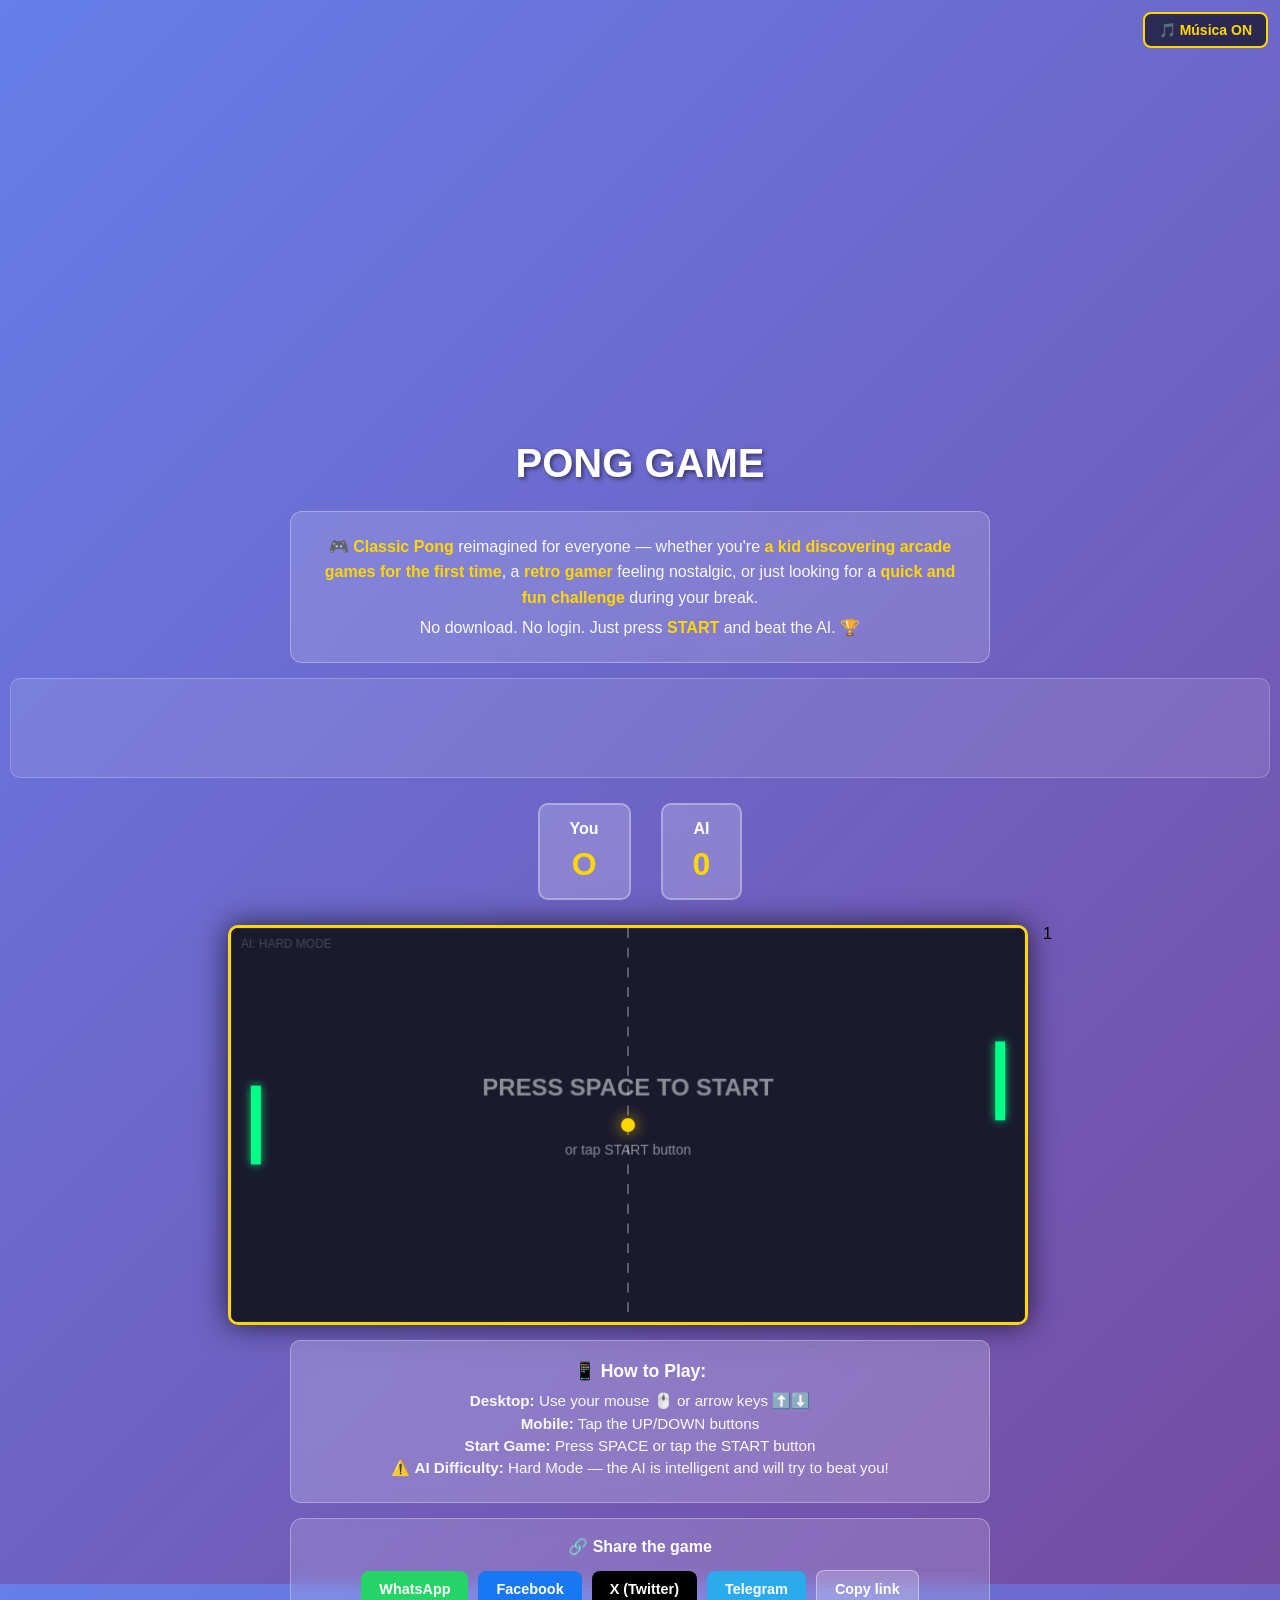
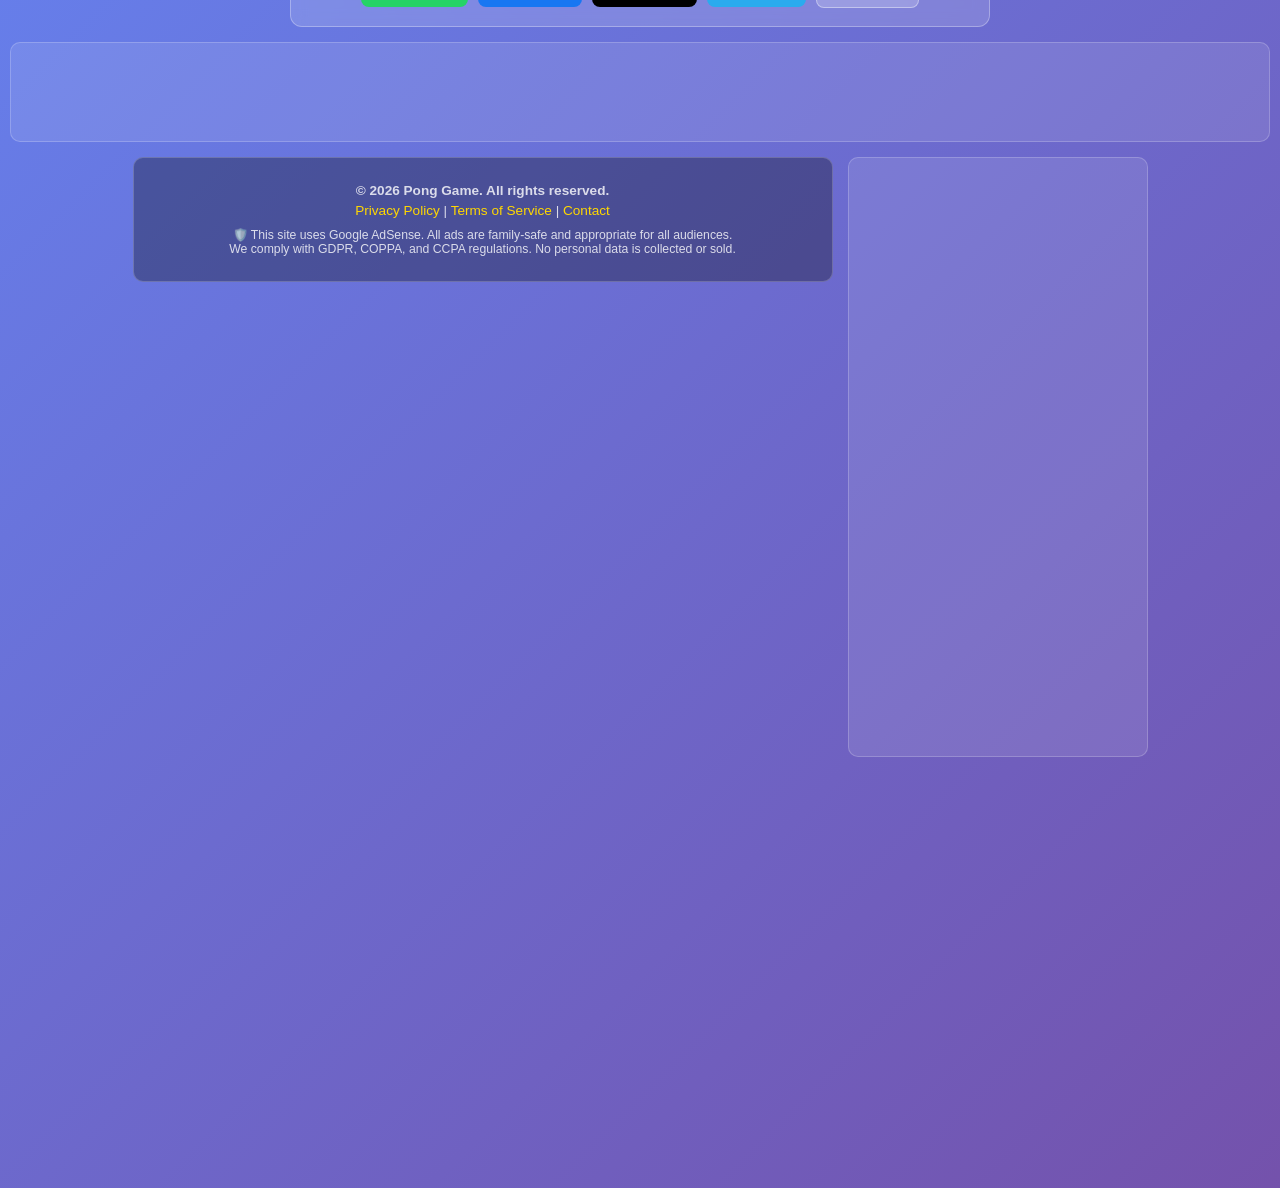
==== index.html @ 4b660b79 "Add files via upload" ====
<!DOCTYPE html>
<html lang="en">
<head>
    <meta charset="UTF-8">
    <meta name="viewport" content="width=device-width, initial-scale=1.0">

    <!-- ═══ SEO BÁSICO ═══════════════════════════════════════════════════ -->
    <title>Pong Game - Play Free Online \ Classic Arcade Game</title>
    <meta name="description" content="Play the classic Pong arcade game for free online. Challenge an intelligent AI in this timeless 2-player style game. Works on mobile and desktop — no download needed!">
    <meta name="keywords" content="pong game, play pong online, free arcade game, classic pong, online pong, browser game, retro game">
    <meta name="author" content="Pong Game">
    <meta name="robots" content="index, follow">
    <link rel="canonical" href="https://yoursite.com/">

    <!-- ═══ OPEN GRAPH (Facebook, LinkedIn, etc.) ═══════════════════════ -->
    <meta property="og:title" content="Pong Game - Play Free Online">
    <meta property="og:description" content="Play the classic Pong arcade game for free online. Challenge an intelligent AI in this timeless 2-player style game. Works on mobile and desktop — no download needed!">
    <meta property="og:image" content="https://yoursite.com/og-image.png">
    <meta property="og:url" content="https://yoursite.com/">
    <meta property="og:type" content="website">

    <!-- ═══ TWITTER CARD ════════════════════════════════════════════════ -->
    <meta name="twitter:card" content="summary_large_image">
    <meta name="twitter:title" content="Pong Game - Play Free Online">
    <meta name="twitter:description" content="Challenge an intelligent AI in the classic Pong game. Free, instant play — no download, no login!">
    <meta name="twitter:image" content="https://yoursite.com/og-image.png">

    <!-- ═══ SCHEMA.ORG (rich results no Google) ═════════════════════════ -->
    <script type="application/ld+json">
    {
      "@context": "https://schema.org",
      "@type": "VideoGame",
      "name": "Pong Game",
      "description": "Play the classic Pong arcade game for free online. Challenge an intelligent AI — no download or login required.",
      "url": "https://yoursite.com/",
      "genre": "Arcade",
      "gamePlatform": "Web Browser",
      "operatingSystem": "Any",
      "applicationCategory": "Game",
      "offers": {
        "@type": "Offer",
        "price": "0",
        "priceCurrency": "USD"
      }
    }
    </script>

    <!-- ═══ GOOGLE TAG MANAGER ══════════════════════════════════════════ -->
    <!-- Substitui GTM-XXXXXXX pelo teu ID do GTM -->
    <script>(function(w,d,s,l,i){w[l]=w[l]||[];w[l].push({'gtm.start':
    new Date().getTime(),event:'gtm.js'});var f=d.getElementsByTagName(s)[0],
    j=d.createElement(s),dl=l!='dataLayer'?'&l='+l:'';j.async=true;j.src=
    'https://www.googletagmanager.com/gtm.js?id='+i+dl;f.parentNode.insertBefore(j,f);
    })(window,document,'script','dataLayer','GTM-K5QV394W');</script>
    <!-- Fim GTM head -->

    <link rel="stylesheet" href="styles.css">

    <!-- Google AdSense -->
    <script async src="https://pagead2.googlesyndication.com/pagead/js/adsbygoogle.js?client=ca-pub-2623532298232783"
     crossorigin="anonymous"></script>
</head>
<body>

    <!-- ═══ GOOGLE TAG MANAGER (noscript) ═══════════════════════════════ -->
    <!-- Substitui GTM-XXXXXXX pelo teu ID do GTM -->
    <noscript><iframe src="https://www.googletagmanager.com/ns.html?id=GTM-K5QV394W"
    height="0" width="0" style="display:none;visibility:hidden"></iframe></noscript>
    <!-- Fim GTM body -->

    <div class="container">
        <h1>PONG GAME</h1>

        <!-- ═══ DESCRIÇÃO — para quem é o jogo ══════════════════════════ -->
        <div class="game-description">
            <p>
                🎮 <strong>Classic Pong</strong> reimagined for everyone — whether you're
                <strong>a kid discovering arcade games for the first time</strong>,
                a <strong>retro gamer</strong> feeling nostalgic, or just looking for
                a <strong>quick and fun challenge</strong> during your break.
            </p>
            <p>
                No download. No login. Just press <strong>START</strong> and beat the AI. 🏆
            </p>
         </div>

         <!-- AdSense Top Banner -->
         <div class="ad-container">
            <ins class="adsbygoogle"
              style="display:block; text-align:center;"
              data-ad-layout="in-article"
             data-ad-format="fluid"
             data-ad-client="ca-pub-2623532298232783"
             data-ad-slot="5934276541"></ins>
            <script>
                 (adsbygoogle = window.adsbygoogle || []).push({});
            </script>
         </div>

         <div class="scoreboard">
            <div class="score">
                <h2>You</h2>
                <p id="playerScore">O</p>
            </div>
            <div class="score">
                <h2>AI</h2>
                <p id="computerScore">0</p>
            </div>
         </div>

         <div class="game-wrapper">
            <canvas id="pongCanvas" width="800" height="400"></canvas>

            <!-- Mobile Controls -->
            <div class="mobile-controls">
                <button class="control-btn up-btn" id="upBtn">▲ UP</button>
                <button class="control-btn pause-btn" id="pauseBtn">⏸ START</button>
                <button class="control-btn down-btn" id="downBtn">▼ DOWN</button>
            </div>
        </div>
            1
        <!-- AdSense Sidebar Left -->
        <div class="ad-sidebar-left">
            <ins class="adsbygoogle"
                 style="display:block"
                 data-ad-client="ca-pub-2623532298232783"
                  data-ad-slot="8560439883"
                 data-ad-format="auto"
                 data-full-width-responsive="true"></ins>
            <script>
                 (adsbygoogle = window.adsbygoogle || []).push({});
            </script>
         </div>

         <div class="controls">
            <h3>📱 How to Play:</h3>
            <p><strong>Desktop:</strong> Use your mouse 🖱️ or arrow keys ⬆️⬇️</p>
            <p><strong>Mobile:</strong> Tap the UP/DOWN buttons</p>
            <p><strong>Start Game:</strong> Press SPACE or tap the START button</p>
            <p>⚠️ <strong>AI Difficulty:</strong> Hard Mode — the AI is intelligent and will try to beat you!</p>
        </div>
          
         <!-- ═══ BOTÕES DE PARTILHA ════════════════════════════════════════════ -->
         <div class="share-section">
         <p class="share-label">🔗 Share the game</p>
         <div class="share-buttons">

         <!-- WhatsApp -->
         <a class="share-btn btn-whatsapp"
         href="https://api.whatsapp.com/send?text=Play%20the%20classic%20Pong%20online%20%E2%80%94%20free%2C%20no%20download!%20%F0%9F%8F%93%20https%3A%2F%2Fponggame.com%2F"
         target="_blank" rel="noopener">
         WhatsApp
         </a>

         <!-- Facebook -->
         <a class="share-btn btn-facebook"
         href="https://www.facebook.com/sharer/sharer.php?u=https%3A%2F%2Fponggame.com%2F"
         target="_blank" rel="noopener">
         Facebook
         </a>

         <!-- X / Twitter -->
         <a class="share-btn btn-twitter"
          href="https://twitter.com/intent/tweet?text=Play%20the%20classic%20Pong%20online%20%F0%9F%8F%93%20%E2%80%94%20free%2C%20no%20download!&url=https%3A%2F%2Fponggame.com%2F"
          target="_blank" rel="noopener">
          X (Twitter)
         </a>

         <!-- Telegram -->
         <a class="share-btn btn-telegram"
         href="https://t.me/share/url?url=https%3A%2F%2Fponggame.com%2F&text=Play%20the%20classic%20Pong%20online%20%F0%9F%8F%93%20%E2%80%94%20free%2C%20no%20download!"
         target="_blank" rel="noopener">
         Telegram
         </a>

          <!-- Copiar link -->
           <button class="share-btn btn-copy" onclick="copyLink()">
           Copy link
          </button>
          <span id="copyToast" style="display:none; color:#00ff88; font-size:0.85em;">✓ Link copied!</span>
          </div>
        </div>

        <!-- AdSense Bottom Banner -->
        <div class="ad-container">
            <ins class="adsbygoogle"
             style="display:block"
             data-ad-client="ca-pub-2623532298232783"
             data-ad-slot="7251924772"
             data-ad-format="auto"
             data-full-width-responsive="true"></ins>
            <script>
                 (adsbygoogle = window.adsbygoogle || []).push({});
            </script>
        </div>

        <!-- Privacy & Policies Footer -->
        <div class="policy-footer">
            <p><strong>© 2026 Pong Game. All rights reserved.</strong></p>
            <p>
                <a href="privacy.html">Privacy Policy</a> |
                <a href="terms.html">Terms of Service</a> |
                <a href="contact.html">Contact</a>
            </p>
            <p style="margin-top: 10px; font-size: 0.9em;">
                🛡️ This site uses Google AdSense. All ads are family-safe and appropriate for all audiences.
                <br>We comply with GDPR, COPPA, and CCPA regulations. No personal data is collected or sold.
            </p>
        </div>
    </div>

    <script src="script.js"></script>
</body>
</html>
<!-- Nota: adiciona o bloco abaixo ao teu styles.css -->
---- styles.css ----
* {
    margin: 0;
    padding: 0;
    box-sizing: border-box;
}

html, body {
    width: 100%;
     height: 176%;
}

body {
    font-family: 'Segoe UI', Tahoma, Geneva, Verdana, sans-serif;
    background: linear-gradient(135deg, #667eea 0%, #764ba2 100%);
    min-height: 100vh;
    display: flex;
    justify-content: center;
    align-items: center;
    padding: 10px;
    overflow-x: hidden;
}

.container {
    display: flex;
    flex-wrap: wrap;
    justify-content: center;
    align-items: flex-start;
    gap: 15px;
    max-width: 1400px;
    margin: 0 auto;
    width: 100%;
}

h1 {
    color: white;
    text-align: center;
    font-size: 2.5em;
    margin: 10px 0;
    text-shadow: 2px 2px 4px rgba(0, 0, 0, 0.5);
    width: 100%;
}

/* ═══ DESCRIÇÃO DO JOGO ══════════════════════════════════════════════════ */
.game-description {
    background: rgba(255, 255, 255, 0.15);
    border: 1px solid rgba(255, 255, 255, 0.3);
    border-radius: 12px;
    padding: 18px 24px;
    text-align: center;
    width: 100%;
    max-width: 700px;
    backdrop-filter: blur(8px);
}

.game-description p {
    color: rgba(255, 255, 255, 0.95);
    font-size: 1em;
    line-height: 1.6;
    margin: 4px 0;
}

.game-description strong {
    color: #ffd700;
}

/* ═══ SCOREBOARD ══════════════════════════════════════════════════════════ */
.scoreboard {
    display: flex;
    gap: 30px;
    justify-content: center;
    width: 100%;
    margin: 10px 0;
}

.score {
    background: rgba(255, 255, 255, 0.2);
    padding: 15px 30px;
    border-radius: 10px;
    text-align: center;
    backdrop-filter: blur(10px);
    border: 2px solid rgba(255, 255, 255, 0.3);
}

.score h2 {
    color: white;
    font-size: 1em;
    margin-bottom: 8px;
}

.score p {
    color: #ffd700;
    font-size: 2em;
    font-weight: bold;
}

/* ═══ GAME WRAPPER ════════════════════════════════════════════════════════ */
.game-wrapper {
    display: flex;
    flex-direction: column;
    align-items: center;
    gap: 15px;
    width: 100%;
    max-width: 800px;
}

/* ═══ CANVAS ══════════════════════════════════════════════════════════════ */
#pongCanvas {
    display: block;
    background: #1a1a2e;
    border: 3px solid #ffd700;
    border-radius: 10px;
    box-shadow: 0 0 30px rgba(0, 0, 0, 0.7);
    cursor: none;
    width: 100%;
    max-width: 800px;
    height: auto;
    aspect-ratio: 2 / 1;
}

/* ═══ MOBILE CONTROLS ════════════════════════════════════════════════════ */
.mobile-controls {
    display: none;
    gap: 10px;
    justify-content: center;
    align-items: center;
    width: 100%;
    flex-wrap: wrap;
}

.control-btn {
    padding: 15px 20px;
    font-size: 1em;
    font-weight: bold;
    border: none;
    border-radius: 8px;
    cursor: pointer;
    transition: all 0.2s;
    color: white;
    text-shadow: 1px 1px 2px rgba(0, 0, 0, 0.5);
    touch-action: manipulation;
    -webkit-tap-highlight-color: transparent;
    user-select: none;
    -webkit-user-select: none;
}

.up-btn, .down-btn {
    background: linear-gradient(135deg, #667eea 0%, #764ba2 100%);
    border: 2px solid #ffd700;
    flex: 1;
    min-width: 100px;
    max-width: 150px;
}

.up-btn:active, .down-btn:active {
    transform: scale(0.95);
    box-shadow: 0 0 15px rgba(255, 215, 0, 0.6);
}

.pause-btn {
    background: linear-gradient(135deg, #f093fb 0%, #f5576c 100%);
    border: 2px solid #ffd700;
    flex: 1;
    min-width: 120px;
    max-width: 180px;
}

.pause-btn:hover {
    box-shadow: 0 0 20px rgba(245, 87, 108, 0.6);
}

.pause-btn:active {
    transform: scale(0.95);
}

/* ═══ ADSENSE ════════════════════════════════════════════════════════════ */
.ad-container {
    width: 100%;
    display: flex;
    justify-content: center;
    padding: 10px;
    background: rgba(255, 255, 255, 0.1);
    border-radius: 10px;
    min-height: 100px;
    border: 1px solid rgba(255, 255, 255, 0.2);
}

.ad-sidebar-left {
    min-width: 300px;
    padding: 10px;
    background: rgba(255, 255, 255, 0.1);
    border-radius: 10px;
    min-height: 600px;
    order: +1;
    border: 1px solid rgba(255, 255, 255, 0.2);
}

/* ═══ CONTROLS INFO ══════════════════════════════════════════════════════ */
.controls {
    background: rgba(255, 255, 255, 0.2);
    padding: 20px;
    border-radius: 10px;
    text-align: center;
    backdrop-filter: blur(10px);
    width: 100%;
    max-width: 700px;
    border: 1px solid rgba(255, 255, 255, 0.3);
}

.controls h3 {
    color: white;
    font-size: 1.1em;
    margin-bottom: 10px;
}

.controls p {
    color: rgba(255, 255, 255, 0.95);
    font-size: 0.95em;
    margin: 5px 0;
}

/* ═══ POLICY FOOTER ══════════════════════════════════════════════════════ */
.policy-footer {
    background: rgba(0, 0, 0, 0.3);
    padding: 20px;
    border-radius: 10px;
    text-align: center;
    width: 100%;
    max-width: 700px;
    color: rgba(255, 255, 255, 0.8);
    font-size: 0.85em;
    border: 1px solid rgba(255, 255, 255, 0.2);
}

.policy-footer p {
    margin: 5px 0;
}

.policy-footer a {
    color: #ffd700;
    text-decoration: none;
    transition: all 0.3s;
}

.policy-footer a:hover {
    text-decoration: underline;
    color: #ffed4e;
}

/* ═══ TABLET ══════════════════════════════════════════════════════════════ */
@media (max-width: 1200px) {
    .ad-sidebar-left,
    .ad-sidebar-right {
        min-width: 250px;
        min-height: 400px;
    }

    h1 { font-size: 2em; }

    .scoreboard { gap: 20px; }

    .score {
        padding: 12px 25px;
    }

    .score p { font-size: 1.8em; }
}

/* ═══ MOBILE ══════════════════════════════════════════════════════════════ */
@media (max-width: 900px) {
    body { padding: 5px; }

    .container { gap: 10px; }

    .ad-sidebar-left,
    .ad-sidebar-right { display: none; }

    .mobile-controls { display: flex; }

    h1 {
        font-size: 1.8em;
        margin: 5px 0;
    }

    .scoreboard {
        gap: 15px;
        margin: 5px 0;
    }

    .score {
        padding: 10px 20px;
        border-radius: 8px;
    }

    .score h2 { font-size: 0.9em; }
    .score p  { font-size: 1.5em; }

    .game-wrapper { gap: 10px; }

    #pongCanvas { border: 2px solid #ffd700; }

    .control-btn {
        padding: 12px 16px;
        font-size: 0.9em;
        min-width: 80px;
        max-width: 100px;
    }

    .pause-btn {
        min-width: 100px;
        max-width: 150px;
    }

    .controls { padding: 15px; }
    .controls h3 { font-size: 1em; }
    .controls p  { font-size: 0.85em; }

    .ad-container { min-height: 80px; }

    .policy-footer {
        padding: 15px;
        font-size: 0.8em;
    }

    .game-description {
        padding: 14px 16px;
    }

    .game-description p { font-size: 0.88em; }
}

/* ═══ SMALL MOBILE ════════════════════════════════════════════════════════ */
@media (max-width: 600px) {
    body { padding: 3px; }

    .container { gap: 8px; }

    h1 {
        font-size: 1.5em;
        margin: 3px 0;
    }

    .scoreboard {
        gap: 10px;
        margin: 3px 0;
    }

    .score { padding: 8px 15px; }
    .score h2 { font-size: 0.8em; }
    .score p  { font-size: 1.3em; }

    #pongCanvas {
        max-width: 100%;
        border: 2px solid #ffd700;
    }

    .mobile-controls { width: 100%; }

    .control-btn {
        padding: 10px 12px;
        font-size: 0.8em;
        min-width: 70px;
        max-width: 85px;
        border-radius: 6px;
    }

    .up-btn, .down-btn {
        flex: 1;
        max-width: 90px;
    }

    .pause-btn {
        flex: 1;
        max-width: 100px;
        min-width: 90px;
    }

    .controls { padding: 12px; }
    .controls h3 { font-size: 0.95em; margin-bottom: 8px; }
    .controls p  { font-size: 0.8em; margin: 3px 0; }

    .ad-container {
        min-height: 60px;
        padding: 5px;
    }

    .policy-footer {
        padding: 10px;
        font-size: 0.75em;
    }

    .policy-footer p { margin: 3px 0; }

    .game-description {
        padding: 12px 14px;
    }

    .game-description p { font-size: 0.82em; }
}

/* ═══ EXTRA SMALL ═════════════════════════════════════════════════════════ */
@media (max-width: 380px) {
    h1 {
        font-size: 1.2em;
        margin: 2px 0;
    }

    .scoreboard { gap: 8px; }

    .score { padding: 6px 12px; }
    .score h2 { font-size: 0.7em; margin-bottom: 4px; }
    .score p  { font-size: 1.1em; }

    .control-btn {
        padding: 8px 10px;
        font-size: 0.7em;
        min-width: 60px;
        max-width: 75px;
    }

    .controls { padding: 10px; }
    .controls h3 { font-size: 0.85em; margin-bottom: 5px; }
    .controls p  { font-size: 0.7em; margin: 2px 0; }

    .policy-footer {
        padding: 8px;
        font-size: 0.7em;
    }

   .game-description {
        padding: 10px 12px;
    }

    .game-description p { font-size: 0.78em; }
}

/* ═══ ANIMAÇÕES ══════════════════════════════════════════════════════════ */
@keyframes pulse {
    0%, 100% { opacity: 1; }
    50%       { opacity: 0.8; }
}

.control-btn { animation: pulse 2s infinite; }
.control-btn:active { animation: none; }


/* ═══ SHARE BUTTONS ══════════════════════════════════════════════════ */
.share-section {
    background: rgba(255, 255, 255, 0.15);
    border: 1px solid rgba(255, 255, 255, 0.3);
    border-radius: 12px;
    padding: 18px 24px;
    text-align: center;
    width: 100%;
    max-width: 700px;
    backdrop-filter: blur(8px);
}

.share-label {
    color: white;
    font-size: 1em;
    font-weight: bold;
    margin-bottom: 14px;
}

.share-buttons {
    display: flex;
    flex-wrap: wrap;
    gap: 10px;
    justify-content: center;
    align-items: center;
}

.share-btn {
    display: inline-flex;
    align-items: center;
    gap: 8px;
    padding: 10px 18px;
    border-radius: 8px;
    font-size: 0.9em;
    font-weight: bold;
    border: none;
    cursor: pointer;
    text-decoration: none;
    color: #fff;
    transition: opacity 0.2s, transform 0.1s;
}

.share-btn:hover  { opacity: 0.85; transform: translateY(-2px); }
.share-btn:active { transform: scale(0.97); }

.btn-whatsapp { background: #25D366; }
.btn-facebook { background: #1877F2; }
.btn-twitter  { background: #000000; }
.btn-telegram { background: #2AABEE; }
.btn-copy     { background: rgba(255,255,255,0.2); border: 1px solid rgba(255,255,255,0.4); }
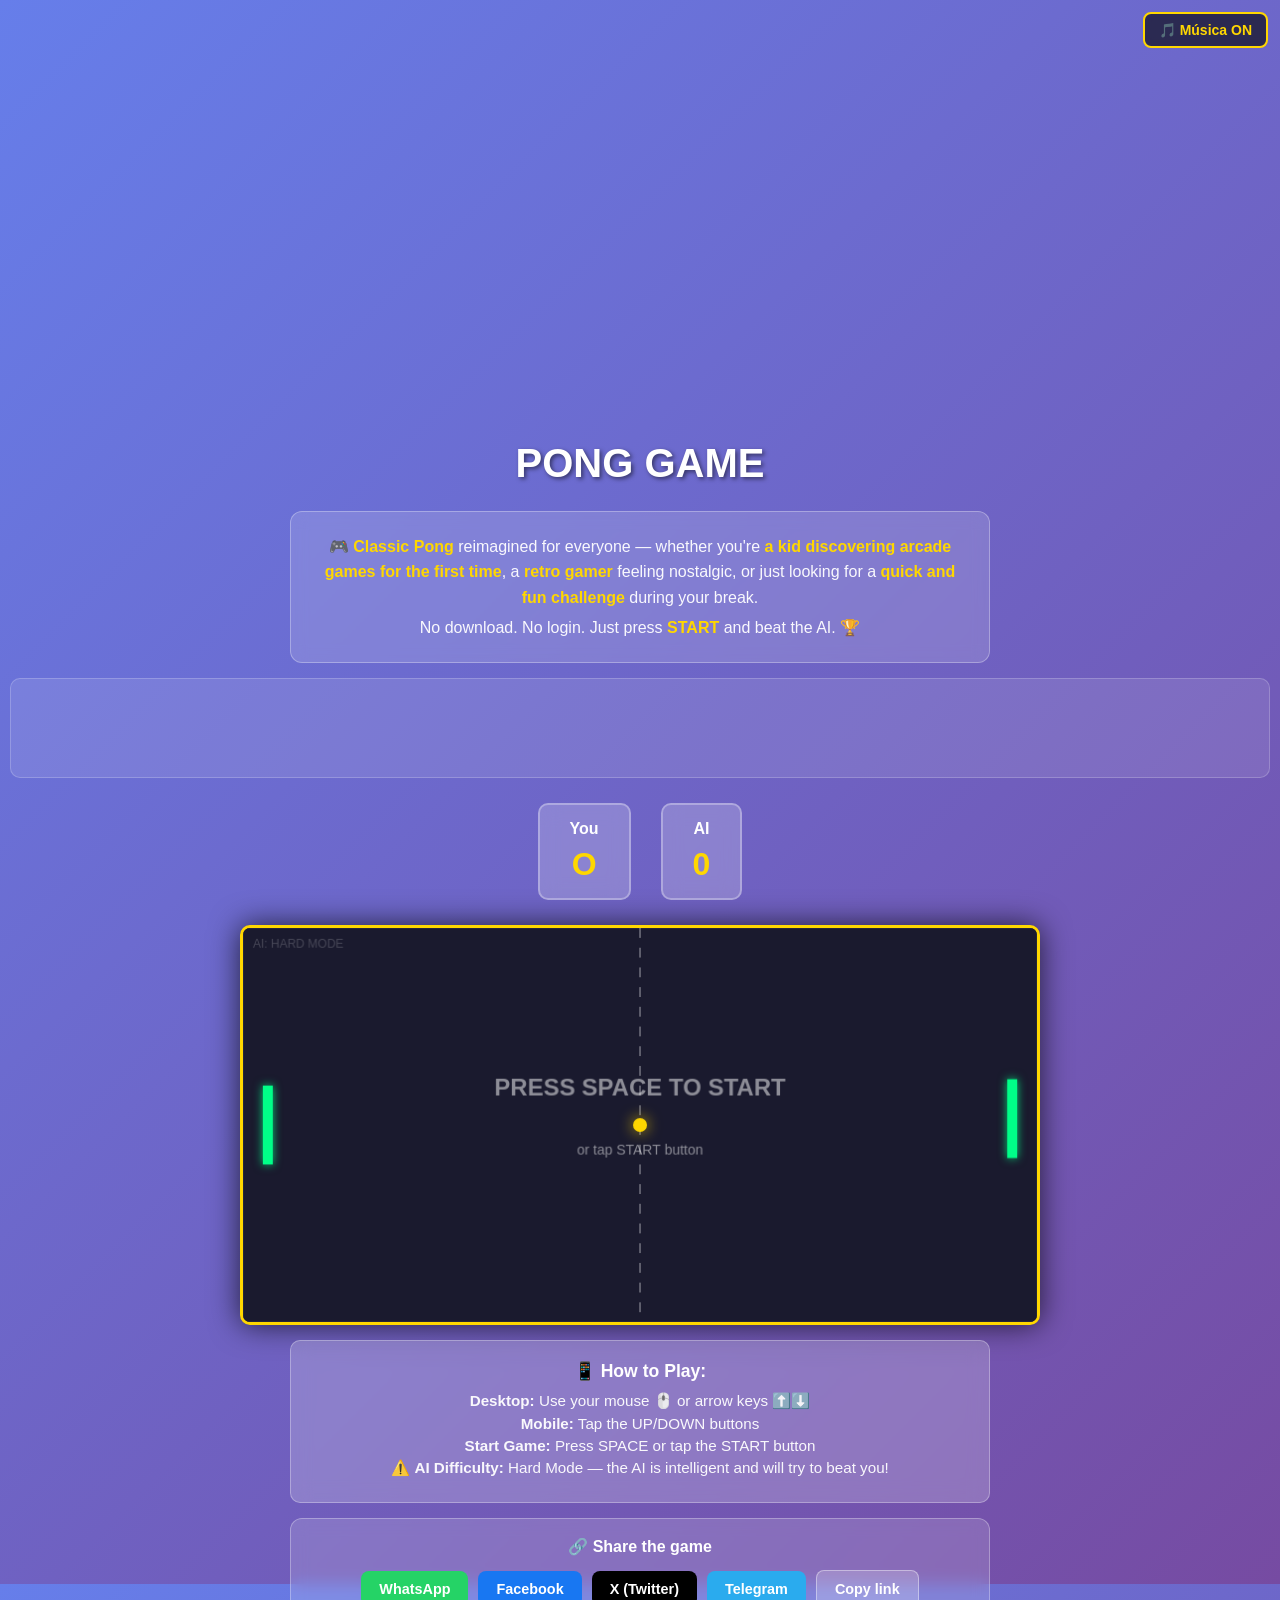
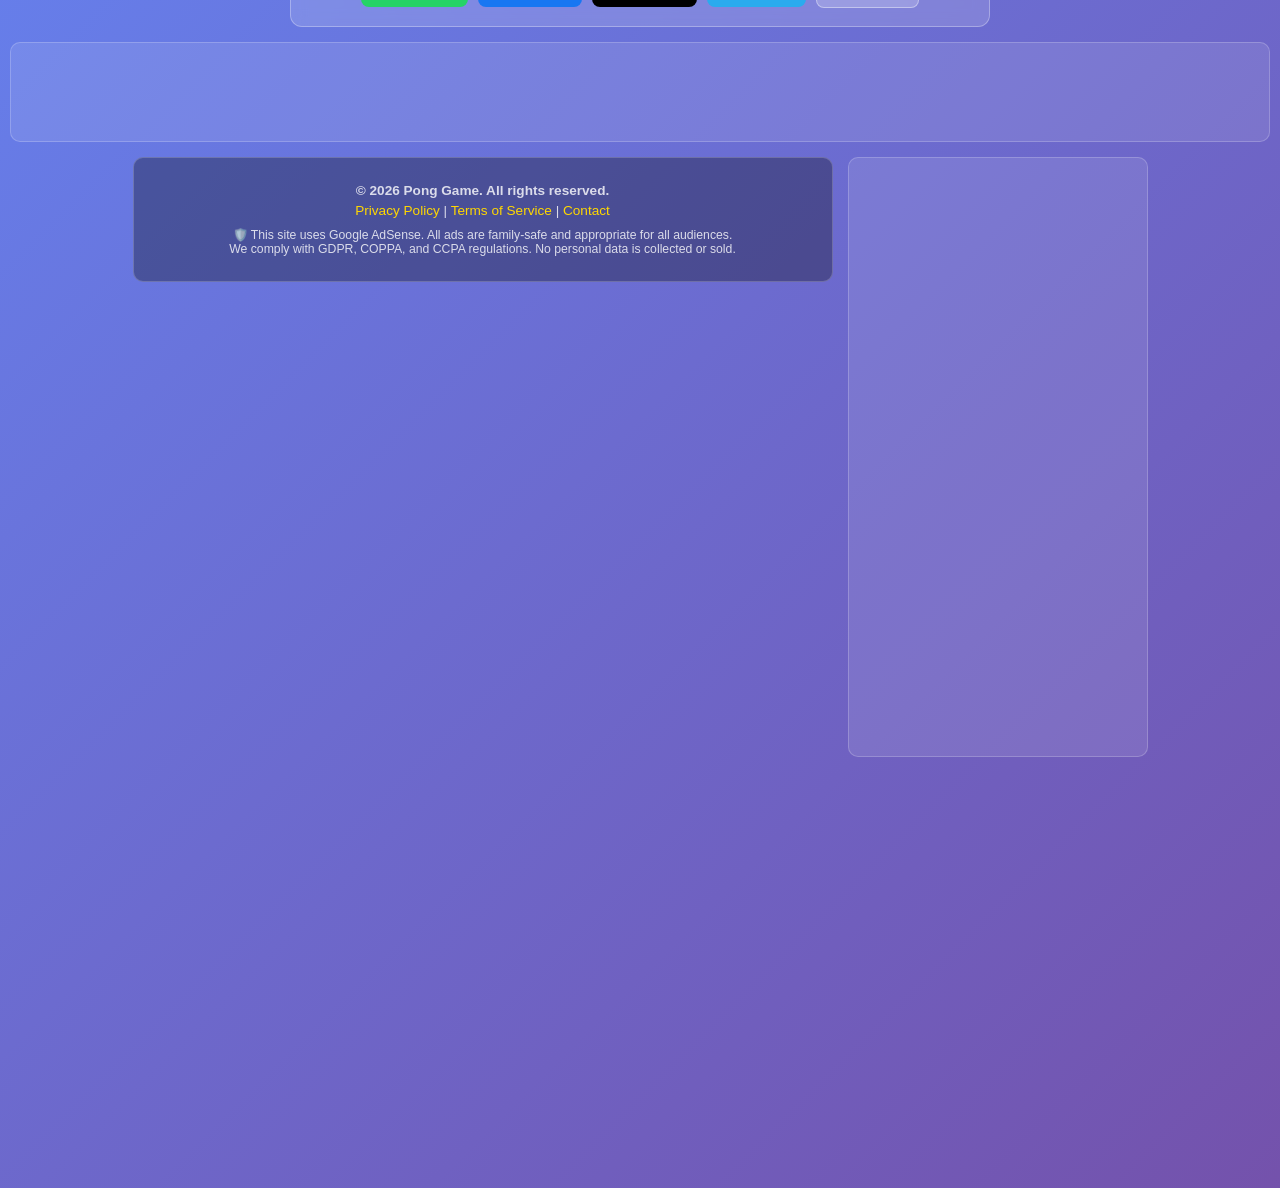
==== commit 57583bba: "Revise SEO elements for improved visibility Updated SEO elements including title, description, and O" ====
--- a/index.html
+++ b/index.html
@@ -10,20 +10,20 @@
     <meta name="keywords" content="pong game, play pong online, free arcade game, classic pong, online pong, browser game, retro game">
     <meta name="author" content="Pong Game">
     <meta name="robots" content="index, follow">
-    <link rel="canonical" href="https://yoursite.com/">
+    <link rel="canonical" href="https://ponggamee.vercel.app/">
 
     <!-- ═══ OPEN GRAPH (Facebook, LinkedIn, etc.) ═══════════════════════ -->
     <meta property="og:title" content="Pong Game - Play Free Online">
     <meta property="og:description" content="Play the classic Pong arcade game for free online. Challenge an intelligent AI in this timeless 2-player style game. Works on mobile and desktop — no download needed!">
-    <meta property="og:image" content="https://yoursite.com/og-image.png">
-    <meta property="og:url" content="https://yoursite.com/">
-    <meta property="og:type" content="website">
+    <meta property="og:image" content="https://ponggamee.vercel.app/og-image.png">
+    <meta property="og:url" content="https://ponggamee.vercel.app/">
+    <meta property="og:type" content="https://ponggamee.vercel.app/">
 
     <!-- ═══ TWITTER CARD ════════════════════════════════════════════════ -->
     <meta name="twitter:card" content="summary_large_image">
     <meta name="twitter:title" content="Pong Game - Play Free Online">
     <meta name="twitter:description" content="Challenge an intelligent AI in the classic Pong game. Free, instant play — no download, no login!">
-    <meta name="twitter:image" content="https://yoursite.com/og-image.png">
+    <meta name="twitter:image" content="https://ponggamee.vercel.app/og-image.png">
 
     <!-- ═══ SCHEMA.ORG (rich results no Google) ═════════════════════════ -->
     <script type="application/ld+json">
@@ -32,7 +32,7 @@
       "@type": "VideoGame",
       "name": "Pong Game",
       "description": "Play the classic Pong arcade game for free online. Challenge an intelligent AI — no download or login required.",
-      "url": "https://yoursite.com/",
+      "url": "https://ponggamee.vercel.app/",
       "genre": "Arcade",
       "gamePlatform": "Web Browser",
       "operatingSystem": "Any",
@@ -118,7 +118,7 @@
                 <button class="control-btn down-btn" id="downBtn">▼ DOWN</button>
             </div>
         </div>
-            1
+            
         <!-- AdSense Sidebar Left -->
         <div class="ad-sidebar-left">
             <ins class="adsbygoogle"
@@ -154,21 +154,21 @@
 
          <!-- Facebook -->
          <a class="share-btn btn-facebook"
-         href="https://www.facebook.com/sharer/sharer.php?u=https%3A%2F%2Fponggame.com%2F"
+         href="https://www.facebook.com/sharer/sharer.php?u=https%3A%2F%2Fponggamee.vercel.app/%2F"
          target="_blank" rel="noopener">
          Facebook
          </a>
 
          <!-- X / Twitter -->
          <a class="share-btn btn-twitter"
-          href="https://twitter.com/intent/tweet?text=Play%20the%20classic%20Pong%20online%20%F0%9F%8F%93%20%E2%80%94%20free%2C%20no%20download!&url=https%3A%2F%2Fponggame.com%2F"
+          href="https://twitter.com/intent/tweet?text=Play%20the%20classic%20Pong%20online%20%F0%9F%8F%93%20%E2%80%94%20free%2C%20no%20download!&url=https%3A%2F%2Fponggamee.vercel.app/%2F"
           target="_blank" rel="noopener">
           X (Twitter)
          </a>
 
          <!-- Telegram -->
          <a class="share-btn btn-telegram"
-         href="https://t.me/share/url?url=https%3A%2F%2Fponggame.com%2F&text=Play%20the%20classic%20Pong%20online%20%F0%9F%8F%93%20%E2%80%94%20free%2C%20no%20download!"
+         href="https://t.me/share/url?url=https%3A%2F%2Fponggamee.vercel.app/%2F&text=Play%20the%20classic%20Pong%20online%20%F0%9F%8F%93%20%E2%80%94%20free%2C%20no%20download!"
          target="_blank" rel="noopener">
          Telegram
          </a>
@@ -212,4 +212,4 @@
     <script src="script.js"></script>
 </body>
 </html>
-<!-- Nota: adiciona o bloco abaixo ao teu styles.css -->+<!-- Nota: adiciona o bloco abaixo ao teu styles.css -->
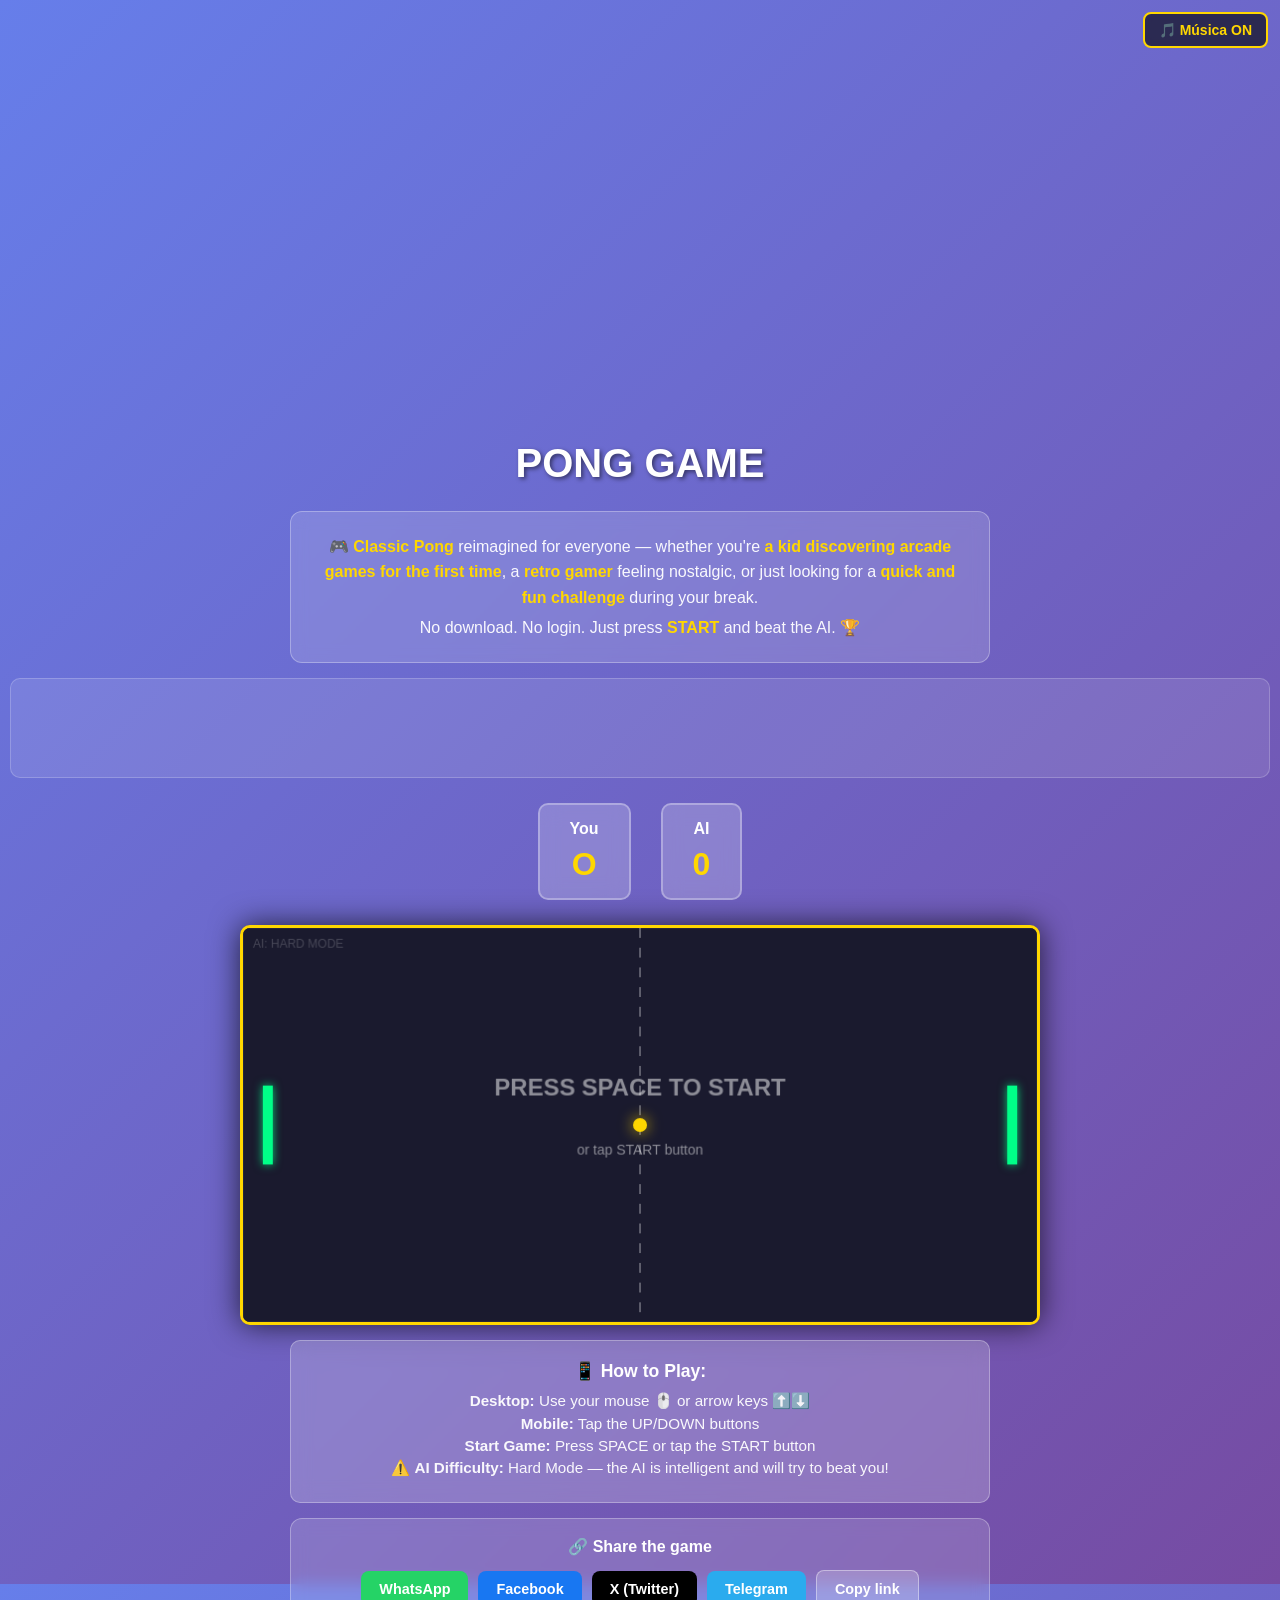
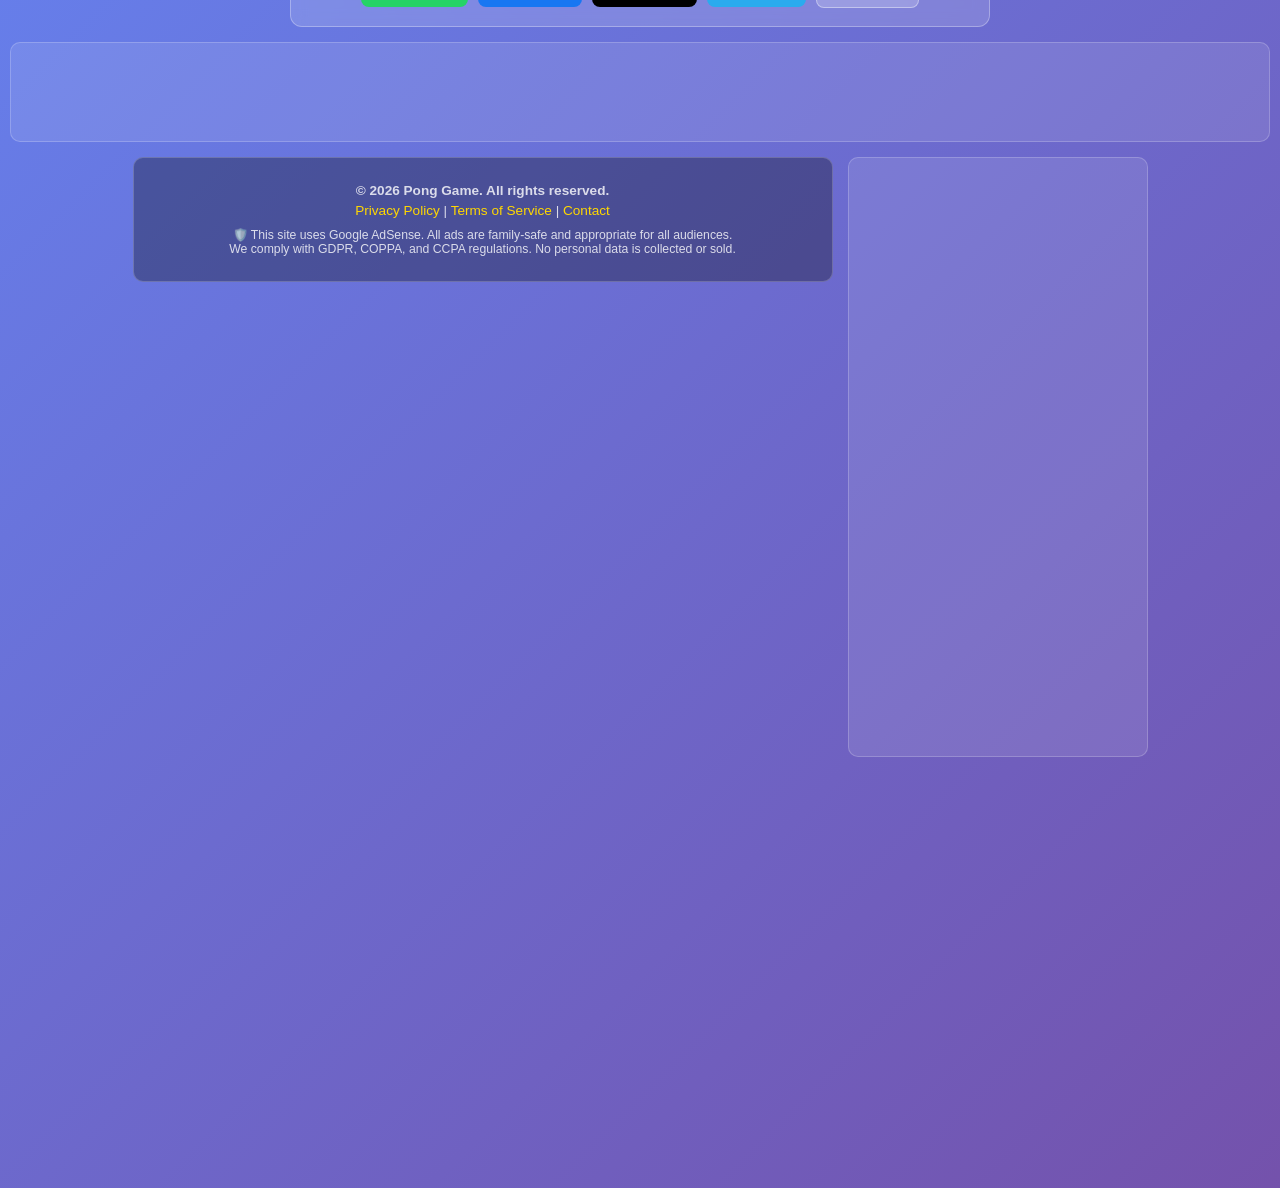
==== commit 19d96b87: "Fix HTML encoding issues in index.html" ====
--- a/index.html
+++ b/index.html
@@ -50,7 +50,7 @@
     <script>(function(w,d,s,l,i){w[l]=w[l]||[];w[l].push({'gtm.start':
     new Date().getTime(),event:'gtm.js'});var f=d.getElementsByTagName(s)[0],
     j=d.createElement(s),dl=l!='dataLayer'?'&l='+l:'';j.async=true;j.src=
-    'https://www.googletagmanager.com/gtm.js?id='+i+dl;f.parentNode.insertBefore(j,f);
+    'https://www.googletagmanager.com/gtag/js?id=GT-K5QV394W'+i+dl;f.parentNode.insertBefore(j,f);
     })(window,document,'script','dataLayer','GTM-K5QV394W');</script>
     <!-- Fim GTM head -->
 
@@ -64,7 +64,7 @@
 
     <!-- ═══ GOOGLE TAG MANAGER (noscript) ═══════════════════════════════ -->
     <!-- Substitui GTM-XXXXXXX pelo teu ID do GTM -->
-    <noscript><iframe src="https://www.googletagmanager.com/ns.html?id=GTM-K5QV394W"
+    <noscript><iframe src="https://www.googletagmanager.com/gtag/js?id=GT-K5QV394W"
     height="0" width="0" style="display:none;visibility:hidden"></iframe></noscript>
     <!-- Fim GTM body -->
 
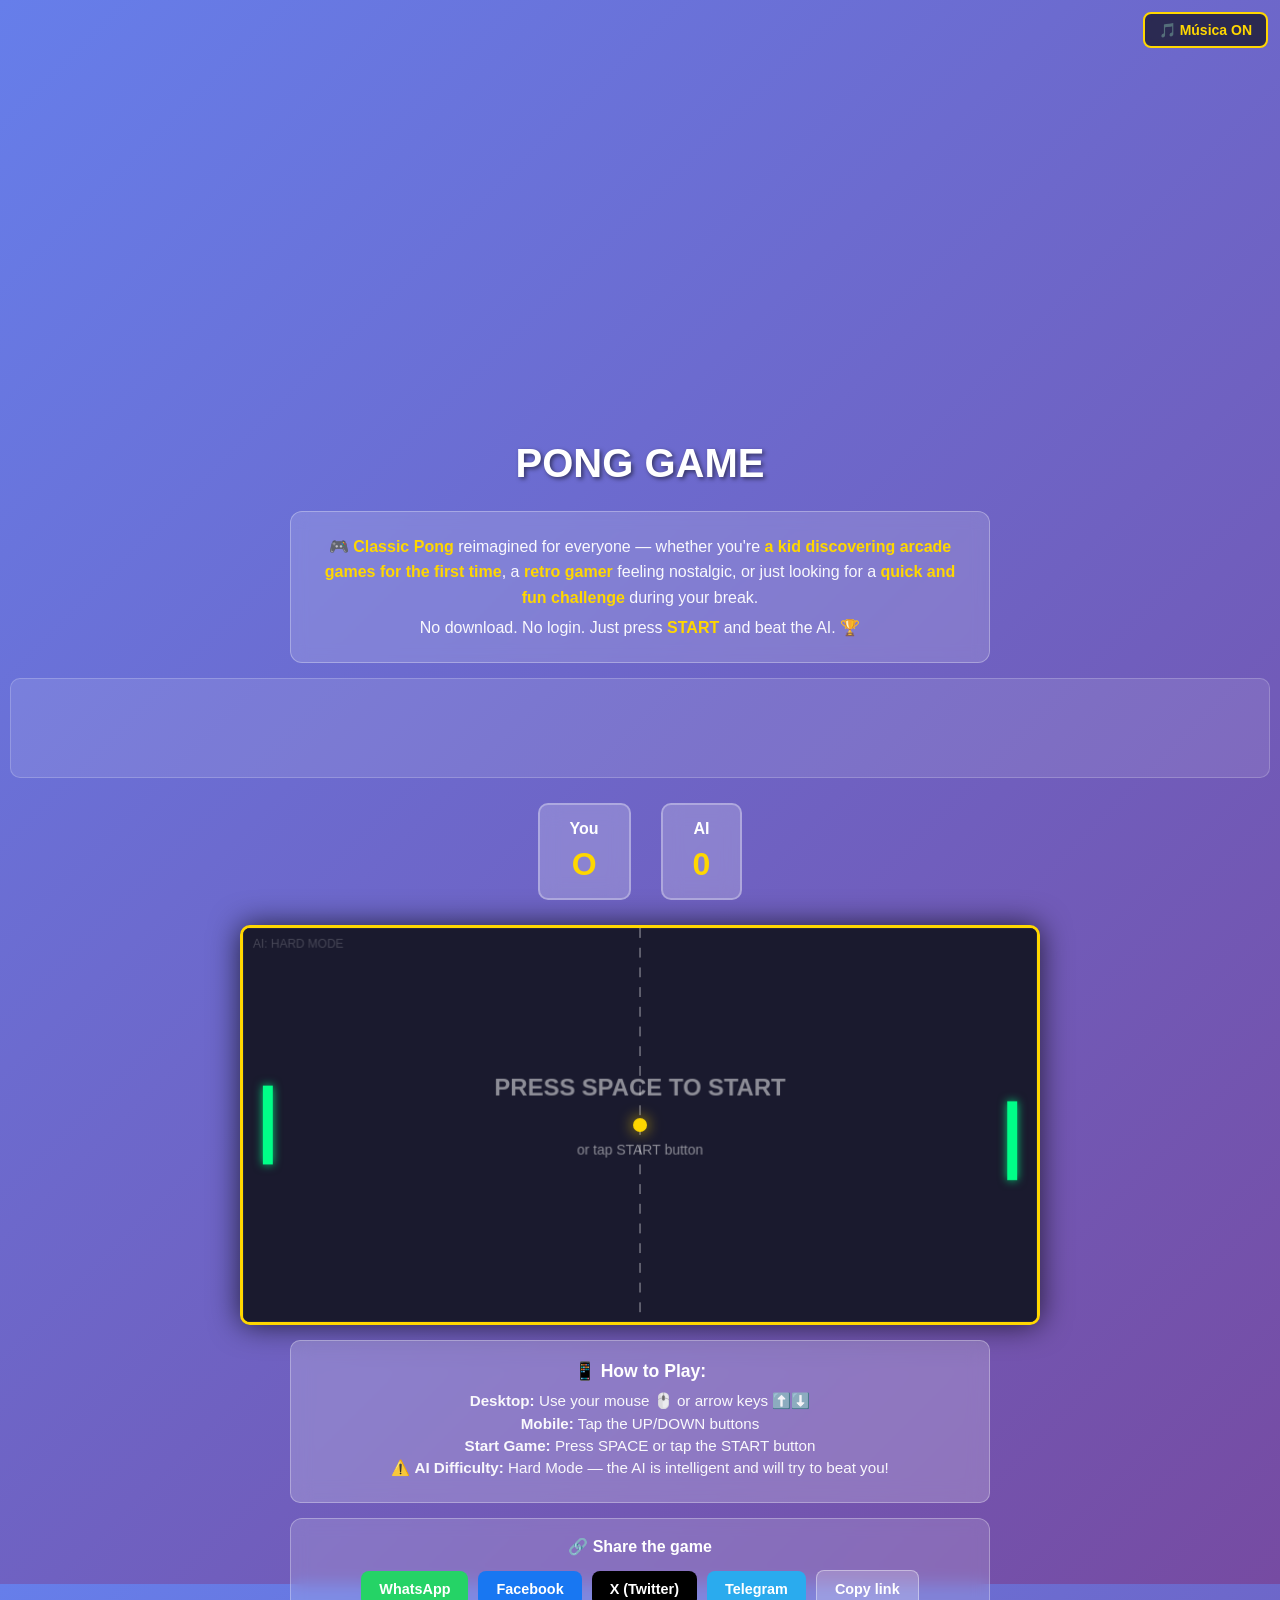
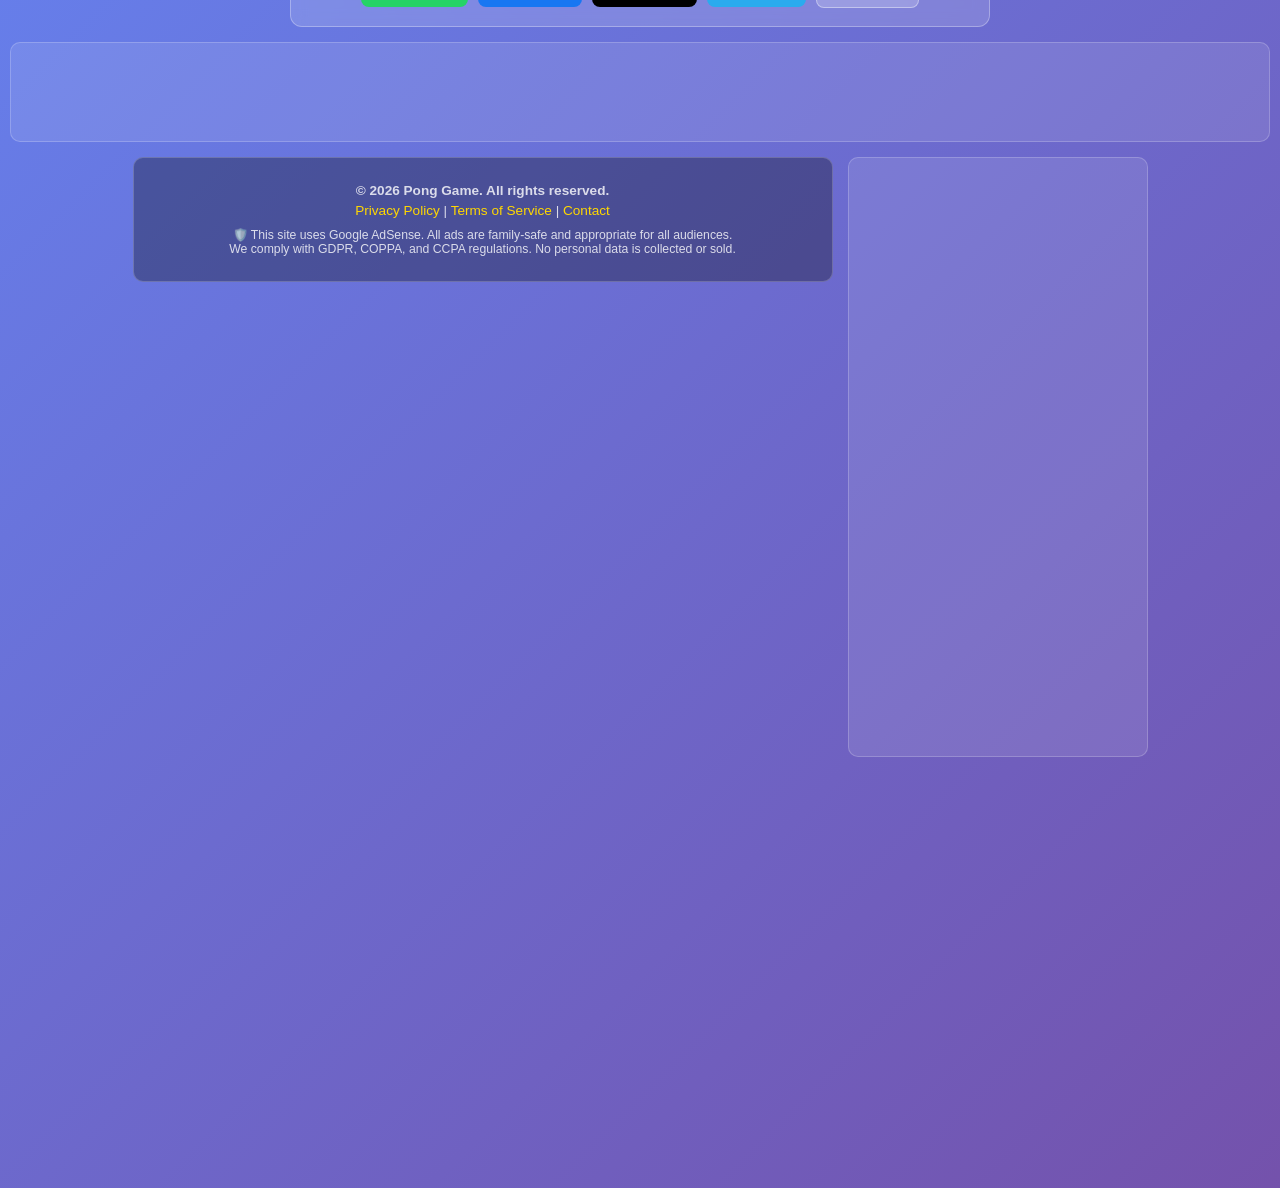
==== commit 6795d12e: "Fix HTML encoding issues in index.html" ====
--- a/index.html
+++ b/index.html
@@ -46,12 +46,22 @@
     </script>
 
     <!-- ═══ GOOGLE TAG MANAGER ══════════════════════════════════════════ -->
-    <!-- Substitui GTM-XXXXXXX pelo teu ID do GTM -->
+    <!-- Substitui GTM-XXXXXXX pelo teu ID do GTM --
     <script>(function(w,d,s,l,i){w[l]=w[l]||[];w[l].push({'gtm.start':
     new Date().getTime(),event:'gtm.js'});var f=d.getElementsByTagName(s)[0],
     j=d.createElement(s),dl=l!='dataLayer'?'&l='+l:'';j.async=true;j.src=
     'https://www.googletagmanager.com/gtag/js?id=GT-K5QV394W'+i+dl;f.parentNode.insertBefore(j,f);
-    })(window,document,'script','dataLayer','GTM-K5QV394W');</script>
+    })(window,document,'script','dataLayer','GTM-K5QV394W');</script -->
+
+    <!-- Google tag (gtag.js) -->
+    <script async src="https://www.googletagmanager.com/gtag/js?id=GT-K5QV394W"></script>
+       <script>
+  window.dataLayer = window.dataLayer || [];
+  function gtag(){dataLayer.push(arguments);}
+  gtag('js', new Date());
+
+  gtag('config', 'GT-K5QV394W');
+</script>
     <!-- Fim GTM head -->
 
     <link rel="stylesheet" href="styles.css">
